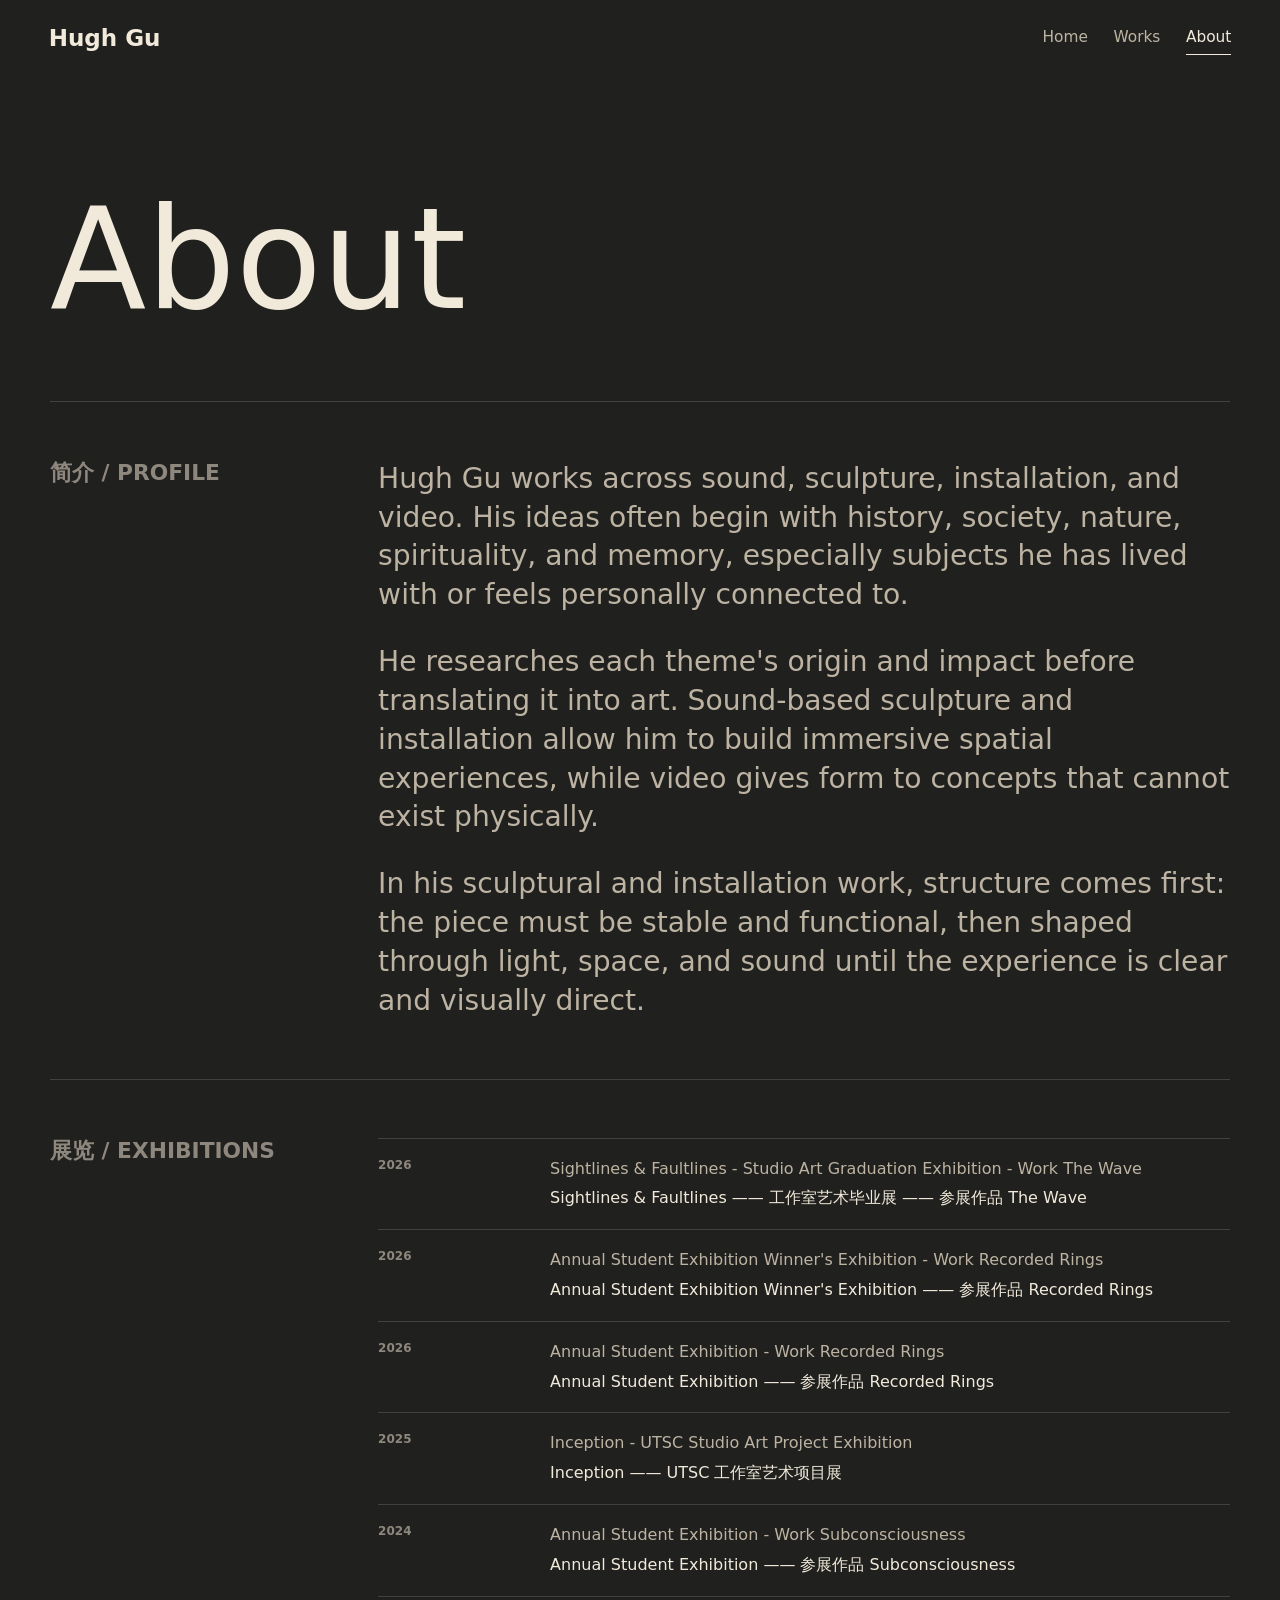
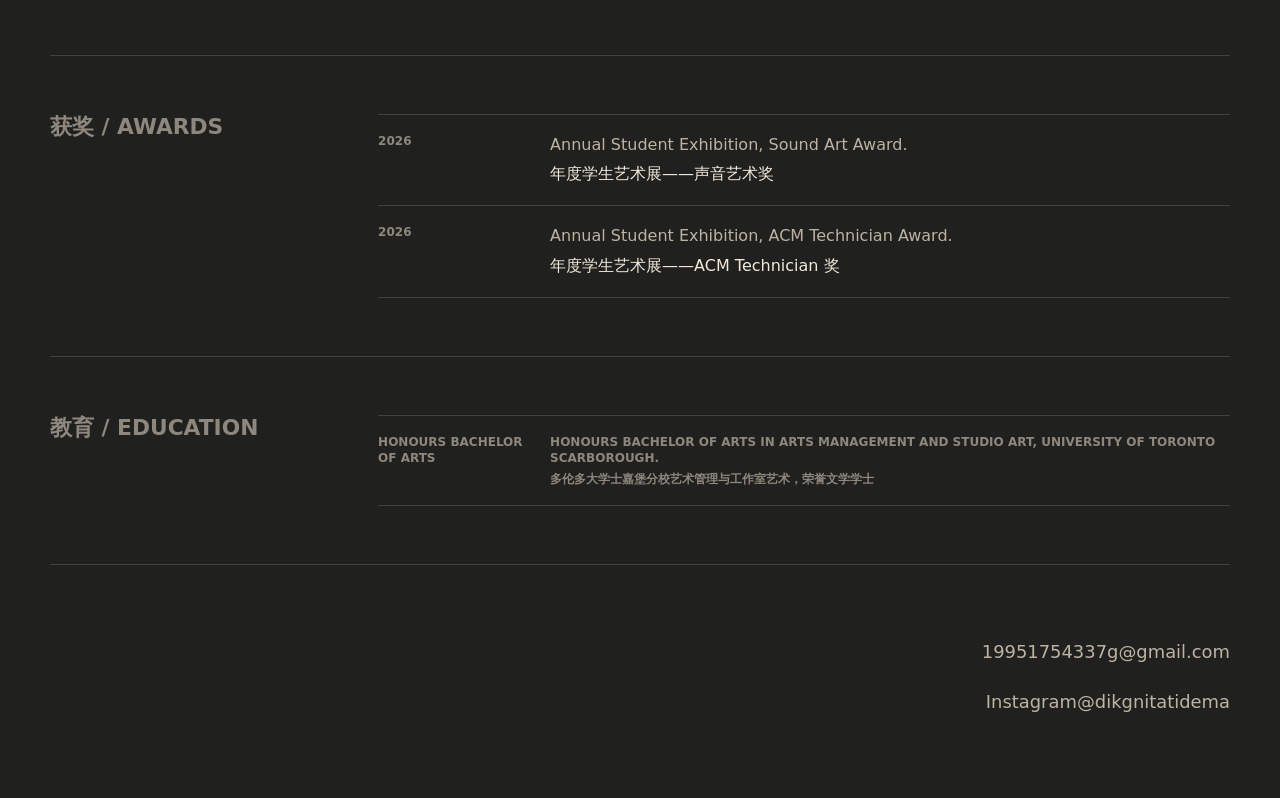
==== about.html @ edd3deea "Add files via upload" ====
<!doctype html>
<html lang="zh-CN">
  <head>
    <meta charset="UTF-8" />
    <meta name="viewport" content="width=device-width, initial-scale=1.0" />
    <title>Hugh Gu | About</title>
    <meta
      name="description"
      content="About Hugh Gu, including exhibitions, awards, education, and contact information."
    />
    <link rel="stylesheet" href="styles.css?v=2026050208" />
  </head>
  <body>
    <header class="site-header">
      <div class="brand">Hugh Gu</div>
      <nav class="site-nav" aria-label="Main navigation">
        <a class="nav-home" href="index.html">Home</a>
        <a class="nav-works" href="works.html">Works</a>
        <a class="nav-about is-active" href="about.html">About</a>
      </nav>
    </header>

    <main class="page-shell about-page">
      <header class="page-title">
        <h1>About</h1>
      </header>

      <section class="about-section profile-section" aria-label="Profile">
        <div class="section-label">简介 / Profile</div>
        <div class="about-copy profile-copy">
          <p>
            Hugh Gu works across sound, sculpture, installation, and video. His ideas often begin
            with history, society, nature, spirituality, and memory, especially subjects he has lived
            with or feels personally connected to.
          </p>
          <p>
            He researches each theme's origin and impact before translating it into art. Sound-based
            sculpture and installation allow him to build immersive spatial experiences, while video
            gives form to concepts that cannot exist physically.
          </p>
          <p>
            In his sculptural and installation work, structure comes first: the piece must be stable
            and functional, then shaped through light, space, and sound until the experience is clear
            and visually direct.
          </p>
        </div>
      </section>

      <section class="about-section" aria-label="Exhibitions">
        <div class="section-label">展览 / Exhibitions</div>
        <div class="about-copy">
          <ol class="timeline">
            <li>
              <time>2026</time>
              <p>
                <span class="en">Sightlines & Faultlines - Studio Art Graduation Exhibition - Work The Wave</span>
                <span class="zh">Sightlines & Faultlines —— 工作室艺术毕业展 —— 参展作品 The Wave</span>
              </p>
            </li>
            <li>
              <time>2026</time>
              <p>
                <span class="en">Annual Student Exhibition Winner's Exhibition - Work Recorded Rings</span>
                <span class="zh">Annual Student Exhibition Winner's Exhibition —— 参展作品 Recorded Rings</span>
              </p>
            </li>
            <li>
              <time>2026</time>
              <p>
                <span class="en">Annual Student Exhibition - Work Recorded Rings</span>
                <span class="zh">Annual Student Exhibition —— 参展作品 Recorded Rings</span>
              </p>
            </li>
            <li>
              <time>2025</time>
              <p>
                <span class="en">Inception - UTSC Studio Art Project Exhibition</span>
                <span class="zh">Inception —— UTSC 工作室艺术项目展</span>
              </p>
            </li>
            <li>
              <time>2024</time>
              <p>
                <span class="en">Annual Student Exhibition - Work Subconsciousness</span>
                <span class="zh">Annual Student Exhibition —— 参展作品 Subconsciousness</span>
              </p>
            </li>
          </ol>
        </div>
      </section>

      <section class="about-section" aria-label="Awards">
        <div class="section-label">获奖 / Awards</div>
        <div class="about-copy">
          <ol class="timeline">
            <li>
              <time>2026</time>
              <p>
                <span class="en">Annual Student Exhibition, Sound Art Award.</span>
                <span class="zh">年度学生艺术展——声音艺术奖</span>
              </p>
            </li>
            <li>
              <time>2026</time>
              <p>
                <span class="en">Annual Student Exhibition, ACM Technician Award.</span>
                <span class="zh">年度学生艺术展——ACM Technician 奖</span>
              </p>
            </li>
          </ol>
        </div>
      </section>

      <section class="about-section" aria-label="Education">
        <div class="section-label">教育 / Education</div>
        <div class="about-copy">
          <div class="info-list">
            <div>
              <span>Honours Bachelor of Arts</span>
              <p>
                <span class="en">Honours Bachelor of Arts in Arts Management and Studio Art, University of Toronto Scarborough.</span>
                <span class="zh">多伦多大学士嘉堡分校艺术管理与工作室艺术，荣誉文学学士</span>
              </p>
            </div>
          </div>
        </div>
      </section>

      <footer class="about-footer" aria-label="Contact">
        <a href="mailto:19951754337g@gmail.com">19951754337g@gmail.com</a>
        <a href="https://www.instagram.com/dikgnitatidema" target="_blank" rel="noreferrer">
          Instagram@dikgnitatidema
        </a>
      </footer>
    </main>
    <script src="script.js?v=2026050208"></script>
  </body>
</html>
---- styles.css ----
:root {
  --bg: #20201e;
  --ink: #f1eadb;
  --muted: #bdb3a3;
  --quiet: #8e877d;
  --line: rgba(241, 234, 219, 0.16);
  --panel: rgba(241, 234, 219, 0.04);
}

* {
  box-sizing: border-box;
  letter-spacing: 0;
}

html {
  scroll-behavior: smooth;
}

body {
  margin: 0;
  color: var(--ink);
  background: var(--bg);
  font-family:
    Inter, ui-sans-serif, system-ui, -apple-system, BlinkMacSystemFont, "Segoe UI", "Noto Sans",
    "Helvetica Neue", Arial, sans-serif;
  line-height: 1.55;
  overflow-x: hidden;
  opacity: 1;
  transform: translateY(0);
  transition:
    opacity 150ms ease,
    transform 150ms ease;
}

body.is-leaving {
  opacity: 0;
  transform: translateY(4px);
}

img,
video {
  display: block;
  max-width: 100%;
}

a,
button {
  color: inherit;
  font: inherit;
  -webkit-tap-highlight-color: transparent;
  transition:
    color 130ms ease,
    border-color 130ms ease,
    background 130ms ease,
    opacity 130ms ease,
    transform 130ms ease,
    filter 130ms ease;
}

a {
  display: inline-block;
  text-decoration: none;
}

a.is-clicking,
button.is-clicking {
  opacity: 0.72;
  transform: scale(0.97);
}

.site-header {
  position: fixed;
  inset: 0 0 auto;
  z-index: 20;
  display: flex;
  align-items: center;
  justify-content: space-between;
  gap: 12px;
  padding: 22px clamp(16px, 3.8vw, 56px) 0;
  color: var(--ink);
}

.site-nav {
  display: flex;
  align-items: center;
  justify-content: flex-end;
  gap: clamp(16px, 2vw, 26px);
  color: var(--muted);
  font-size: clamp(15px, 1.2vw, 18px);
}

.brand {
  flex: 0 0 auto;
  font-size: clamp(20px, 1.8vw, 26px);
  font-weight: 650;
  line-height: 1;
}

.site-nav a {
  padding: 4px 0;
  border-bottom: 1px solid transparent;
}

.site-nav a:hover,
.site-nav a:focus-visible,
.site-nav a.is-active {
  color: var(--ink);
  border-bottom-color: currentColor;
  outline: none;
}

.home-main {
  min-height: 100vh;
  display: grid;
  place-items: center;
  padding: 96px clamp(20px, 5vw, 72px) 52px;
}

.home-hero {
  width: min(980px, 100%);
  display: grid;
  justify-items: center;
  gap: clamp(34px, 6vh, 68px);
  text-align: center;
}

.home-image {
  width: min(760px, 82vw);
  max-height: 58vh;
  object-fit: contain;
  opacity: 0.94;
}

.home-work-button {
  position: relative;
  width: clamp(28px, 3.4vw, 42px);
  aspect-ratio: 1;
  border: 1px solid var(--muted);
  border-radius: 50%;
  transition:
    border-color 180ms ease,
    background 180ms ease,
    transform 180ms ease;
}

.home-work-button span {
  position: absolute;
  width: 1px;
  height: 1px;
  overflow: hidden;
  clip: rect(0 0 0 0);
  white-space: nowrap;
}

.home-work-button:hover,
.home-work-button:focus-visible {
  border-color: var(--ink);
  background: var(--ink);
  outline: none;
  transform: translateY(-2px);
}

.page-shell {
  width: min(1180px, calc(100% - 64px));
  margin: 0 auto;
  padding: 124px 0 84px;
}

.page-title {
  padding: 72px 0 78px;
  border-bottom: 1px solid var(--line);
}

.page-title h1 {
  margin: 0;
  font-size: clamp(58px, 11vw, 142px);
  font-weight: 430;
  line-height: 0.9;
}

.work-year,
dt,
.info-list span,
.timeline time {
  color: var(--quiet);
  font-size: 12px;
  font-weight: 720;
  line-height: 1.35;
  text-transform: uppercase;
}

.section-label {
  color: var(--quiet);
  font-size: clamp(17px, 1.7vw, 24px);
  font-weight: 720;
  line-height: 1.15;
  text-transform: uppercase;
}

.works-list {
  display: grid;
  gap: 0;
}

.work {
  display: grid;
  grid-template-columns: minmax(280px, 0.9fr) minmax(0, 1fr);
  gap: clamp(28px, 5vw, 68px);
  align-items: start;
  padding: 48px 0;
  border-bottom: 1px solid var(--line);
}

.media-button {
  width: 100%;
  border: 0;
  padding: 0;
  background: transparent;
  cursor: zoom-in;
}

.media-button img {
  width: 100%;
  aspect-ratio: 4 / 3;
  object-fit: cover;
  filter: grayscale(100%);
  opacity: 0.88;
  transition:
    filter 180ms ease,
    opacity 180ms ease;
}

.media-button:hover img,
.media-button:focus-visible img {
  filter: grayscale(0%);
  opacity: 1;
}

.media-button:focus-visible {
  outline: 1px solid var(--ink);
  outline-offset: 6px;
}

.work-copy {
  min-width: 0;
}

.work h2,
.poster h2,
.about-copy h2 {
  margin: 0;
  font-size: clamp(30px, 4vw, 52px);
  font-weight: 430;
  line-height: 1.08;
}

.work-year {
  margin: 0 0 12px;
}

.work-copy > p:not(.work-year) {
  max-width: 680px;
  margin: 20px 0 0;
  color: var(--muted);
  overflow-wrap: anywhere;
}

dl {
  display: grid;
  gap: 0;
  margin: 28px 0 0;
  border-top: 1px solid var(--line);
}

dl div {
  display: grid;
  grid-template-columns: 150px minmax(0, 1fr);
  gap: 18px;
  padding: 14px 0;
  border-bottom: 1px solid var(--line);
}

dd {
  margin: 0;
  color: var(--muted);
  overflow-wrap: anywhere;
}

.work-video {
  width: min(520px, 100%);
  margin-top: 28px;
  border: 1px solid var(--line);
  background: #000000;
}

.poster-grid {
  display: grid;
  grid-template-columns: repeat(2, minmax(0, 1fr));
  gap: 28px;
  padding: 48px 0 0;
}

.poster {
  min-width: 0;
}

.poster h2 {
  margin-top: 10px;
}

.about-section {
  display: grid;
  grid-template-columns: minmax(140px, 0.28fr) minmax(0, 1fr);
  gap: clamp(28px, 7vw, 96px);
  padding: 58px 0;
  border-bottom: 1px solid var(--line);
}

.section-label {
  position: sticky;
  top: 72px;
  align-self: start;
}

.about-copy {
  min-width: 0;
}

.profile-copy p {
  max-width: 900px;
  margin: 0;
  color: var(--muted);
  font-size: clamp(20px, 2.2vw, 30px);
  line-height: 1.38;
  overflow-wrap: anywhere;
}

.profile-copy p + p {
  margin-top: 28px;
}

.timeline,
.info-list {
  margin: 0;
  padding: 0;
  list-style: none;
  border-top: 1px solid var(--line);
}

.timeline li,
.info-list div {
  display: grid;
  grid-template-columns: 150px minmax(0, 1fr);
  gap: 22px;
  padding: 18px 0;
  border-bottom: 1px solid var(--line);
}

.timeline p,
.info-list p {
  margin: 0;
  color: var(--muted);
  overflow-wrap: anywhere;
}

.timeline strong,
.timeline em {
  color: var(--ink);
  font-style: normal;
  font-weight: 480;
}

.en,
.zh {
  display: block;
}

.zh {
  margin-top: 5px;
  color: var(--ink);
}

.about-footer {
  display: grid;
  gap: 26px;
  justify-items: end;
  padding: 76px 0 0;
}

.about-footer a {
  width: max-content;
  max-width: 100%;
  color: var(--muted);
  font-size: clamp(17px, 1.4vw, 22px);
  line-height: 1.25;
  overflow-wrap: anywhere;
  border-bottom: 1px solid transparent;
}

.about-footer a:hover,
.about-footer a:focus-visible {
  color: var(--ink);
  border-bottom-color: currentColor;
  outline: none;
}

.lightbox {
  width: min(1120px, calc(100% - 40px));
  padding: 0;
  border: 0;
  background: transparent;
}

.lightbox[open] {
  display: grid;
  place-items: center;
}

.lightbox::backdrop {
  background: rgba(0, 0, 0, 0.82);
}

.lightbox-image {
  width: auto;
  max-width: 100%;
  max-height: 86vh;
  object-fit: contain;
  background: transparent;
}

.lightbox-close {
  position: fixed;
  top: 18px;
  right: 22px;
  width: 44px;
  height: 44px;
  border: 1px solid rgba(255, 255, 255, 0.45);
  border-radius: 999px;
  color: #ffffff;
  background: rgba(0, 0, 0, 0.36);
  font-size: 28px;
  line-height: 1;
  cursor: pointer;
}

@media (max-width: 900px) {
  .site-header {
    position: static;
    padding: 20px 24px 0;
  }

  .home-main {
    padding-top: 42px;
  }

  .page-shell {
    width: min(720px, calc(100% - 40px));
    padding-top: 54px;
  }

  .page-title {
    padding-top: 30px;
  }

  .work,
  .about-section,
  .timeline li,
  .info-list div {
    grid-template-columns: 1fr;
    gap: 18px;
  }

  .section-label {
    position: static;
  }

  .work-video {
    width: 100%;
  }
}

@media (max-width: 620px) {
  .site-header {
    display: flex;
    align-items: flex-start;
    min-height: 0;
    padding-right: 18px;
    padding-left: 18px;
  }

  .brand {
    font-size: 16px;
  }

  .site-nav {
    gap: 14px;
    font-size: 13px;
  }

  .home-main {
    min-height: calc(100vh - 48px);
    padding-right: 22px;
    padding-left: 22px;
  }

  .home-image {
    width: 100%;
    max-height: 44vh;
  }

  .page-shell {
    width: min(326px, calc(100% - 64px));
    margin-right: 32px;
    margin-left: 32px;
  }

  .page-title h1 {
    font-size: 58px;
  }

  .work {
    padding: 36px 0;
  }

  .work h2,
  .poster h2,
  .about-copy h2 {
    font-size: 30px;
  }

  dl div {
    grid-template-columns: 1fr;
    gap: 5px;
  }

  .poster-grid {
    grid-template-columns: 1fr;
  }

  .profile-copy p {
    font-size: 20px;
  }

  .about-footer {
    justify-items: start;
    padding-top: 58px;
  }

  .about-footer a {
    width: 100%;
    font-size: 17px;
    overflow-wrap: anywhere;
    word-break: break-all;
  }
}
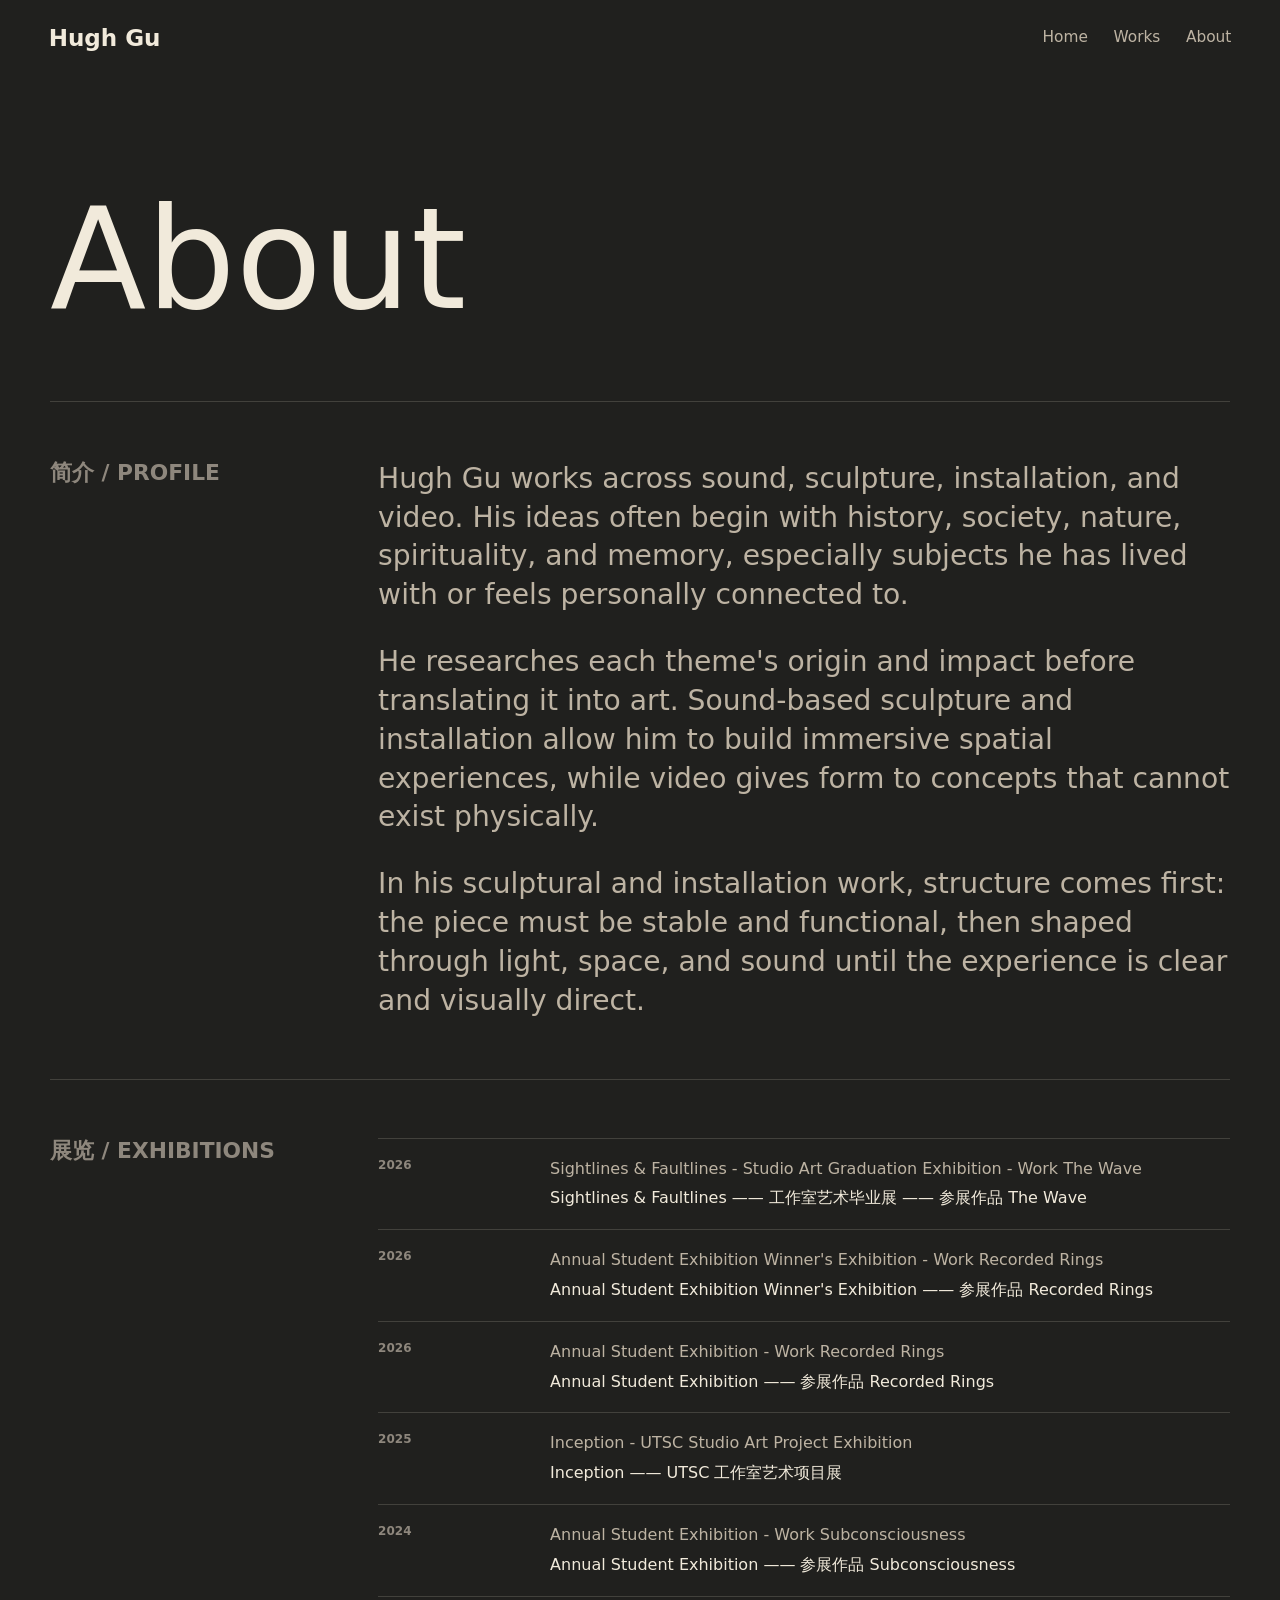
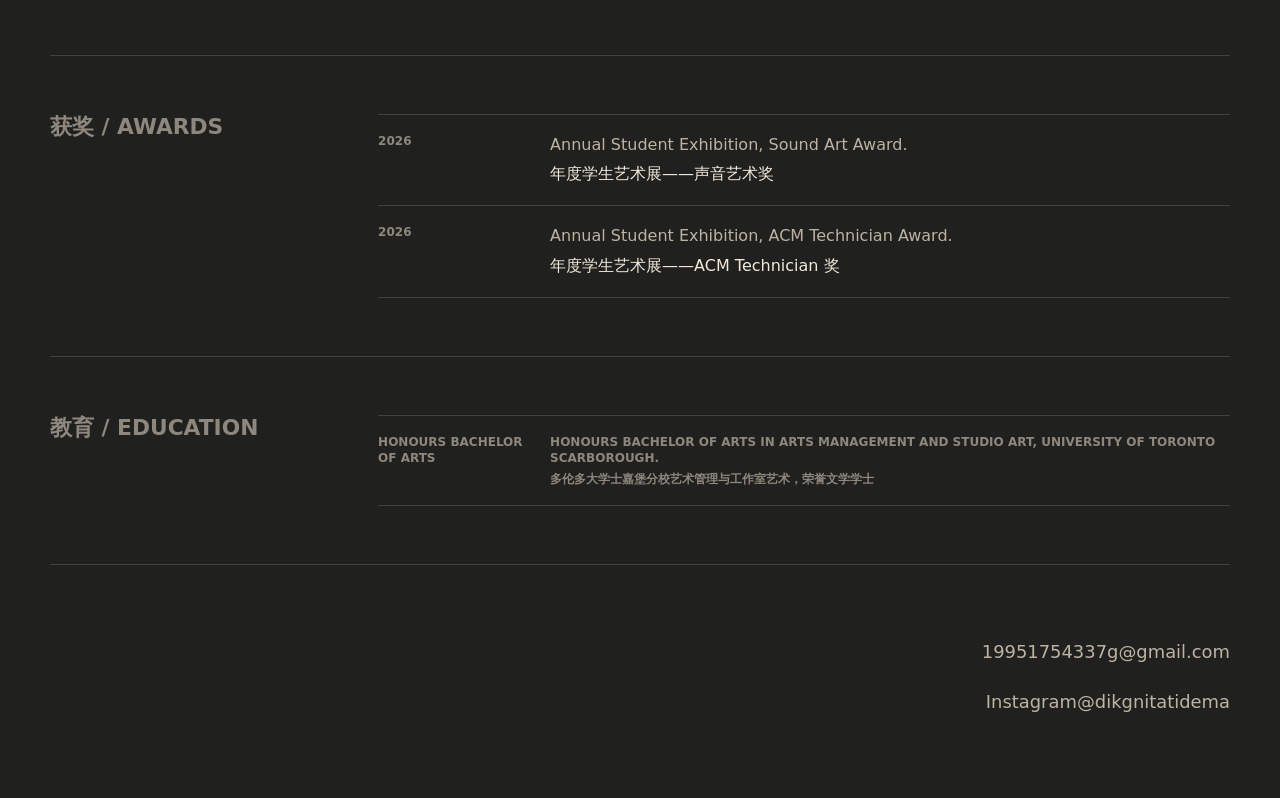
==== commit 0d8c7160: "Add files via upload" ====
--- a/about.html
+++ b/about.html
@@ -8,7 +8,7 @@
       name="description"
       content="About Hugh Gu, including exhibitions, awards, education, and contact information."
     />
-    <link rel="stylesheet" href="styles.css?v=2026050208" />
+    <link rel="stylesheet" href="styles.css?v=2026050209" />
   </head>
   <body>
     <header class="site-header">
@@ -16,7 +16,7 @@
       <nav class="site-nav" aria-label="Main navigation">
         <a class="nav-home" href="index.html">Home</a>
         <a class="nav-works" href="works.html">Works</a>
-        <a class="nav-about is-active" href="about.html">About</a>
+        <a class="nav-about" href="about.html">About</a>
       </nav>
     </header>
 
@@ -133,6 +133,6 @@
         </a>
       </footer>
     </main>
-    <script src="script.js?v=2026050208"></script>
+    <script src="script.js?v=2026050209"></script>
   </body>
 </html>
--- a/styles.css
+++ b/styles.css
@@ -13,7 +13,7 @@
 }
 
 html {
-  scroll-behavior: smooth;
+  scroll-behavior: auto;
 }
 
 body {
@@ -25,16 +25,6 @@
     "Helvetica Neue", Arial, sans-serif;
   line-height: 1.55;
   overflow-x: hidden;
-  opacity: 1;
-  transform: translateY(0);
-  transition:
-    opacity 150ms ease,
-    transform 150ms ease;
-}
-
-body.is-leaving {
-  opacity: 0;
-  transform: translateY(4px);
 }
 
 img,
@@ -48,24 +38,11 @@
   color: inherit;
   font: inherit;
   -webkit-tap-highlight-color: transparent;
-  transition:
-    color 130ms ease,
-    border-color 130ms ease,
-    background 130ms ease,
-    opacity 130ms ease,
-    transform 130ms ease,
-    filter 130ms ease;
 }
 
 a {
   display: inline-block;
   text-decoration: none;
-}
-
-a.is-clicking,
-button.is-clicking {
-  opacity: 0.72;
-  transform: scale(0.97);
 }
 
 .site-header {
@@ -102,8 +79,7 @@
 }
 
 .site-nav a:hover,
-.site-nav a:focus-visible,
-.site-nav a.is-active {
+.site-nav a:focus-visible {
   color: var(--ink);
   border-bottom-color: currentColor;
   outline: none;
@@ -137,10 +113,6 @@
   aspect-ratio: 1;
   border: 1px solid var(--muted);
   border-radius: 50%;
-  transition:
-    border-color 180ms ease,
-    background 180ms ease,
-    transform 180ms ease;
 }
 
 .home-work-button span {
@@ -157,7 +129,6 @@
   border-color: var(--ink);
   background: var(--ink);
   outline: none;
-  transform: translateY(-2px);
 }
 
 .page-shell {
@@ -225,9 +196,6 @@
   object-fit: cover;
   filter: grayscale(100%);
   opacity: 0.88;
-  transition:
-    filter 180ms ease,
-    opacity 180ms ease;
 }
 
 .media-button:hover img,
@@ -445,7 +413,6 @@
 
 @media (max-width: 900px) {
   .site-header {
-    position: static;
     padding: 20px 24px 0;
   }
 
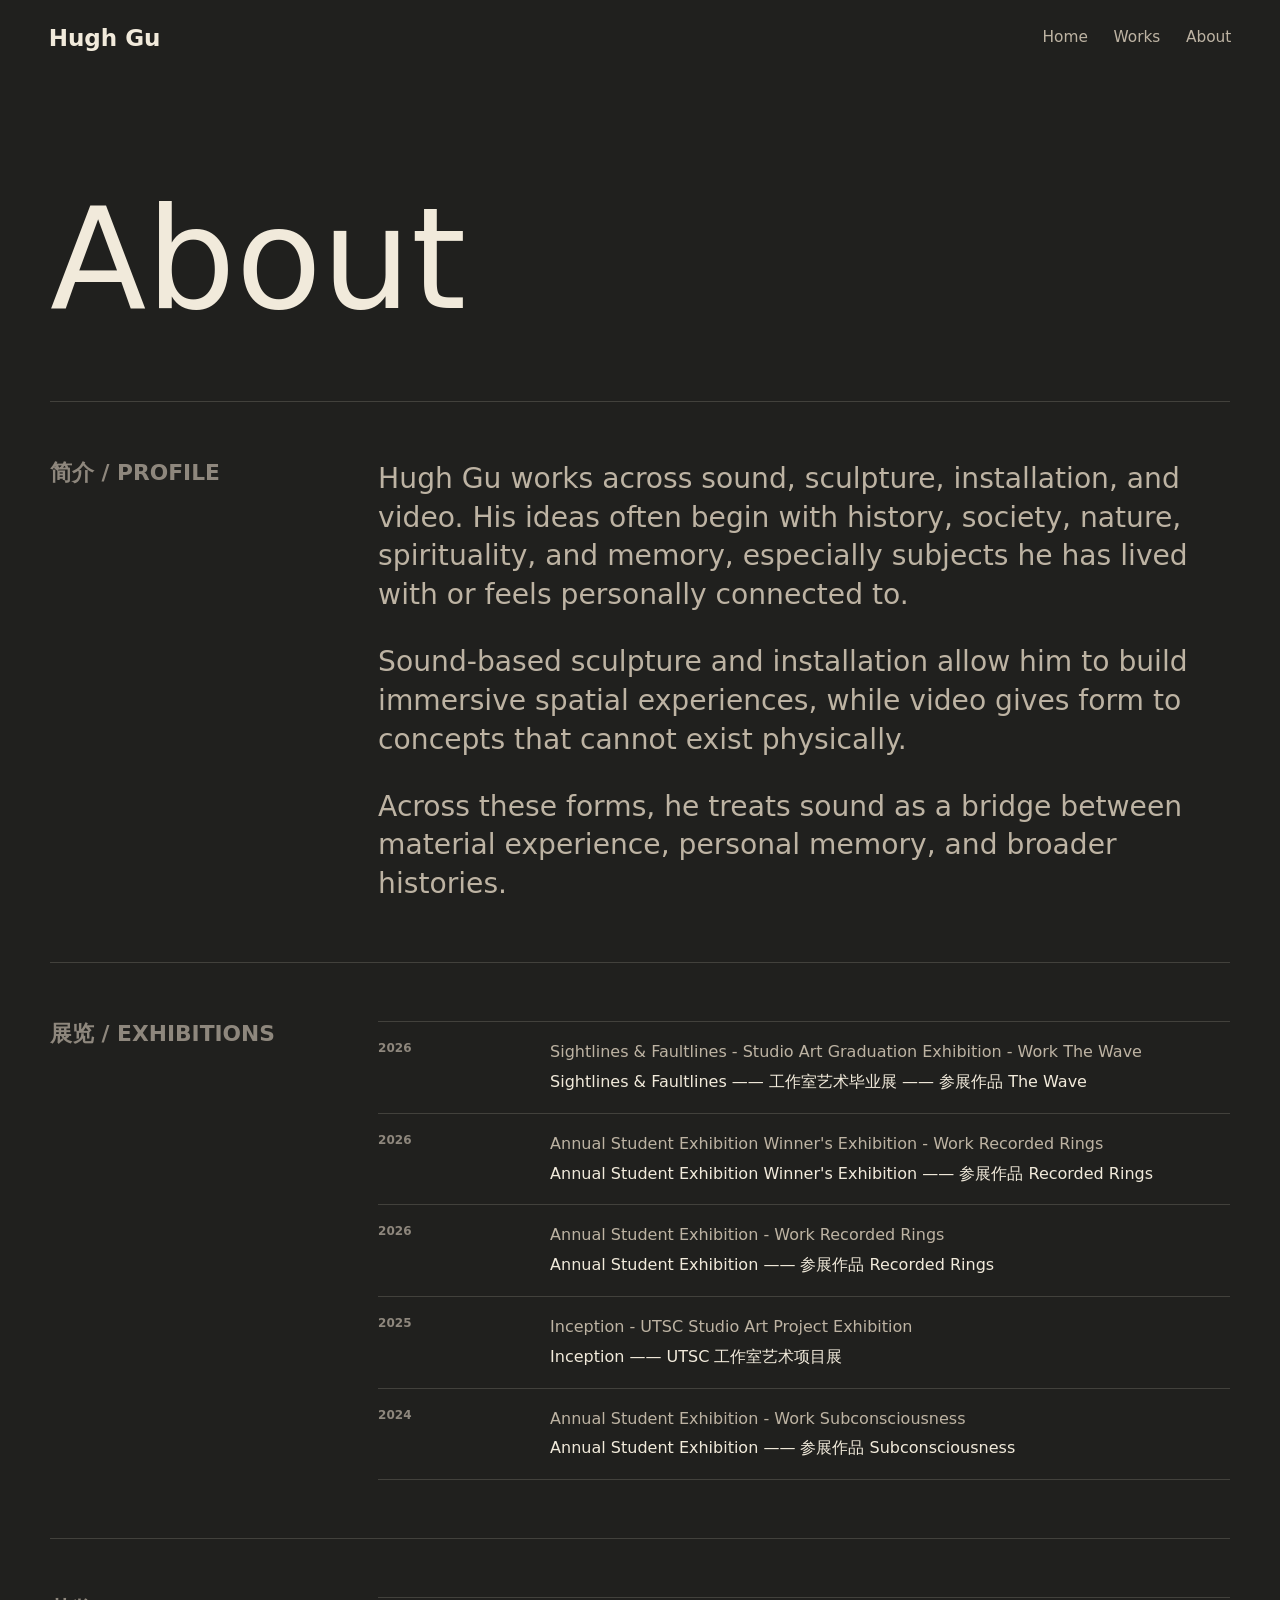
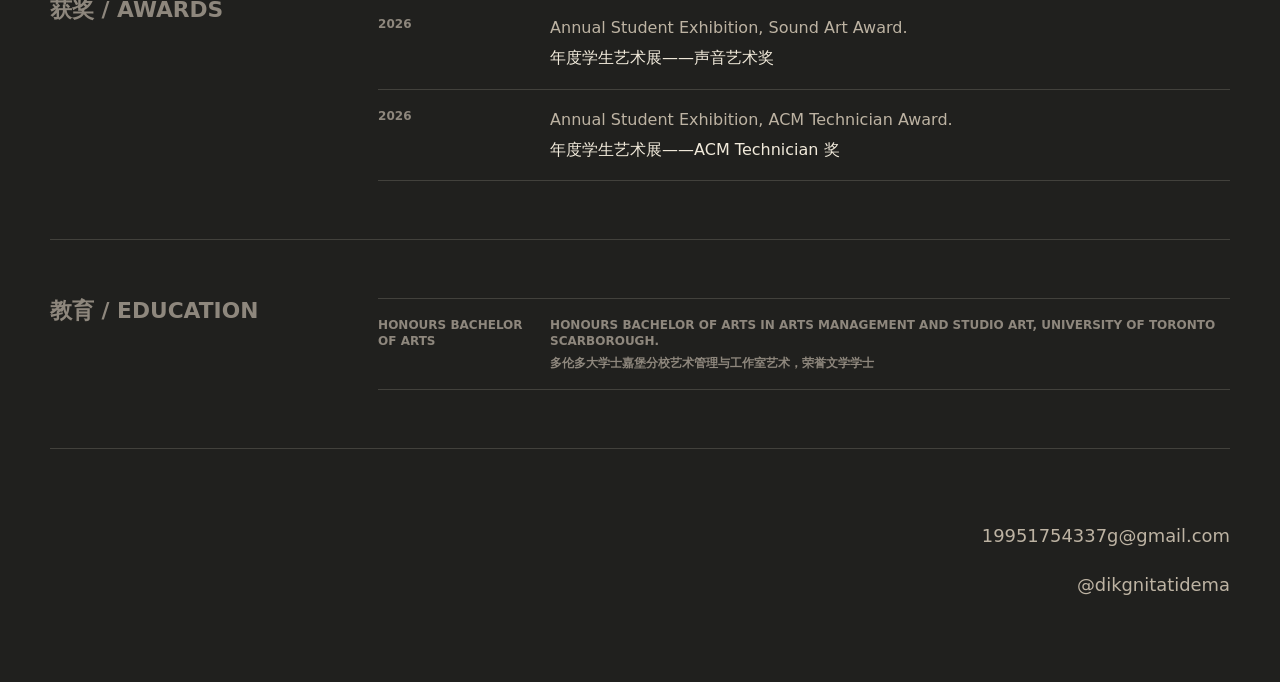
==== commit 0c5143ac: "Add files via upload" ====
--- a/about.html
+++ b/about.html
@@ -8,7 +8,7 @@
       name="description"
       content="About Hugh Gu, including exhibitions, awards, education, and contact information."
     />
-    <link rel="stylesheet" href="styles.css?v=2026050209" />
+    <link rel="stylesheet" href="styles.css?v=2026050212" />
   </head>
   <body>
     <header class="site-header">
@@ -34,14 +34,12 @@
             with or feels personally connected to.
           </p>
           <p>
-            He researches each theme's origin and impact before translating it into art. Sound-based
-            sculpture and installation allow him to build immersive spatial experiences, while video
-            gives form to concepts that cannot exist physically.
+            Sound-based sculpture and installation allow him to build immersive spatial experiences,
+            while video gives form to concepts that cannot exist physically.
           </p>
           <p>
-            In his sculptural and installation work, structure comes first: the piece must be stable
-            and functional, then shaped through light, space, and sound until the experience is clear
-            and visually direct.
+            Across these forms, he treats sound as a bridge between material experience, personal
+            memory, and broader histories.
           </p>
         </div>
       </section>
@@ -129,10 +127,10 @@
       <footer class="about-footer" aria-label="Contact">
         <a href="mailto:19951754337g@gmail.com">19951754337g@gmail.com</a>
         <a href="https://www.instagram.com/dikgnitatidema" target="_blank" rel="noreferrer">
-          Instagram@dikgnitatidema
+          @dikgnitatidema
         </a>
       </footer>
     </main>
-    <script src="script.js?v=2026050209"></script>
+    <script src="script.js?v=2026050212"></script>
   </body>
 </html>
--- a/styles.css
+++ b/styles.css
@@ -16,6 +16,15 @@
   scroll-behavior: auto;
 }
 
+@view-transition {
+  navigation: none;
+}
+
+::view-transition-old(root),
+::view-transition-new(root) {
+  animation: none;
+}
+
 body {
   margin: 0;
   color: var(--ink);
@@ -38,6 +47,13 @@
   color: inherit;
   font: inherit;
   -webkit-tap-highlight-color: transparent;
+  transition:
+    color 130ms ease,
+    border-color 130ms ease,
+    background 130ms ease,
+    opacity 130ms ease,
+    transform 130ms ease,
+    filter 130ms ease;
 }
 
 a {
@@ -196,6 +212,9 @@
   object-fit: cover;
   filter: grayscale(100%);
   opacity: 0.88;
+  transition:
+    filter 180ms ease,
+    opacity 180ms ease;
 }
 
 .media-button:hover img,
@@ -285,8 +304,6 @@
 }
 
 .section-label {
-  position: sticky;
-  top: 72px;
   align-self: start;
 }
 
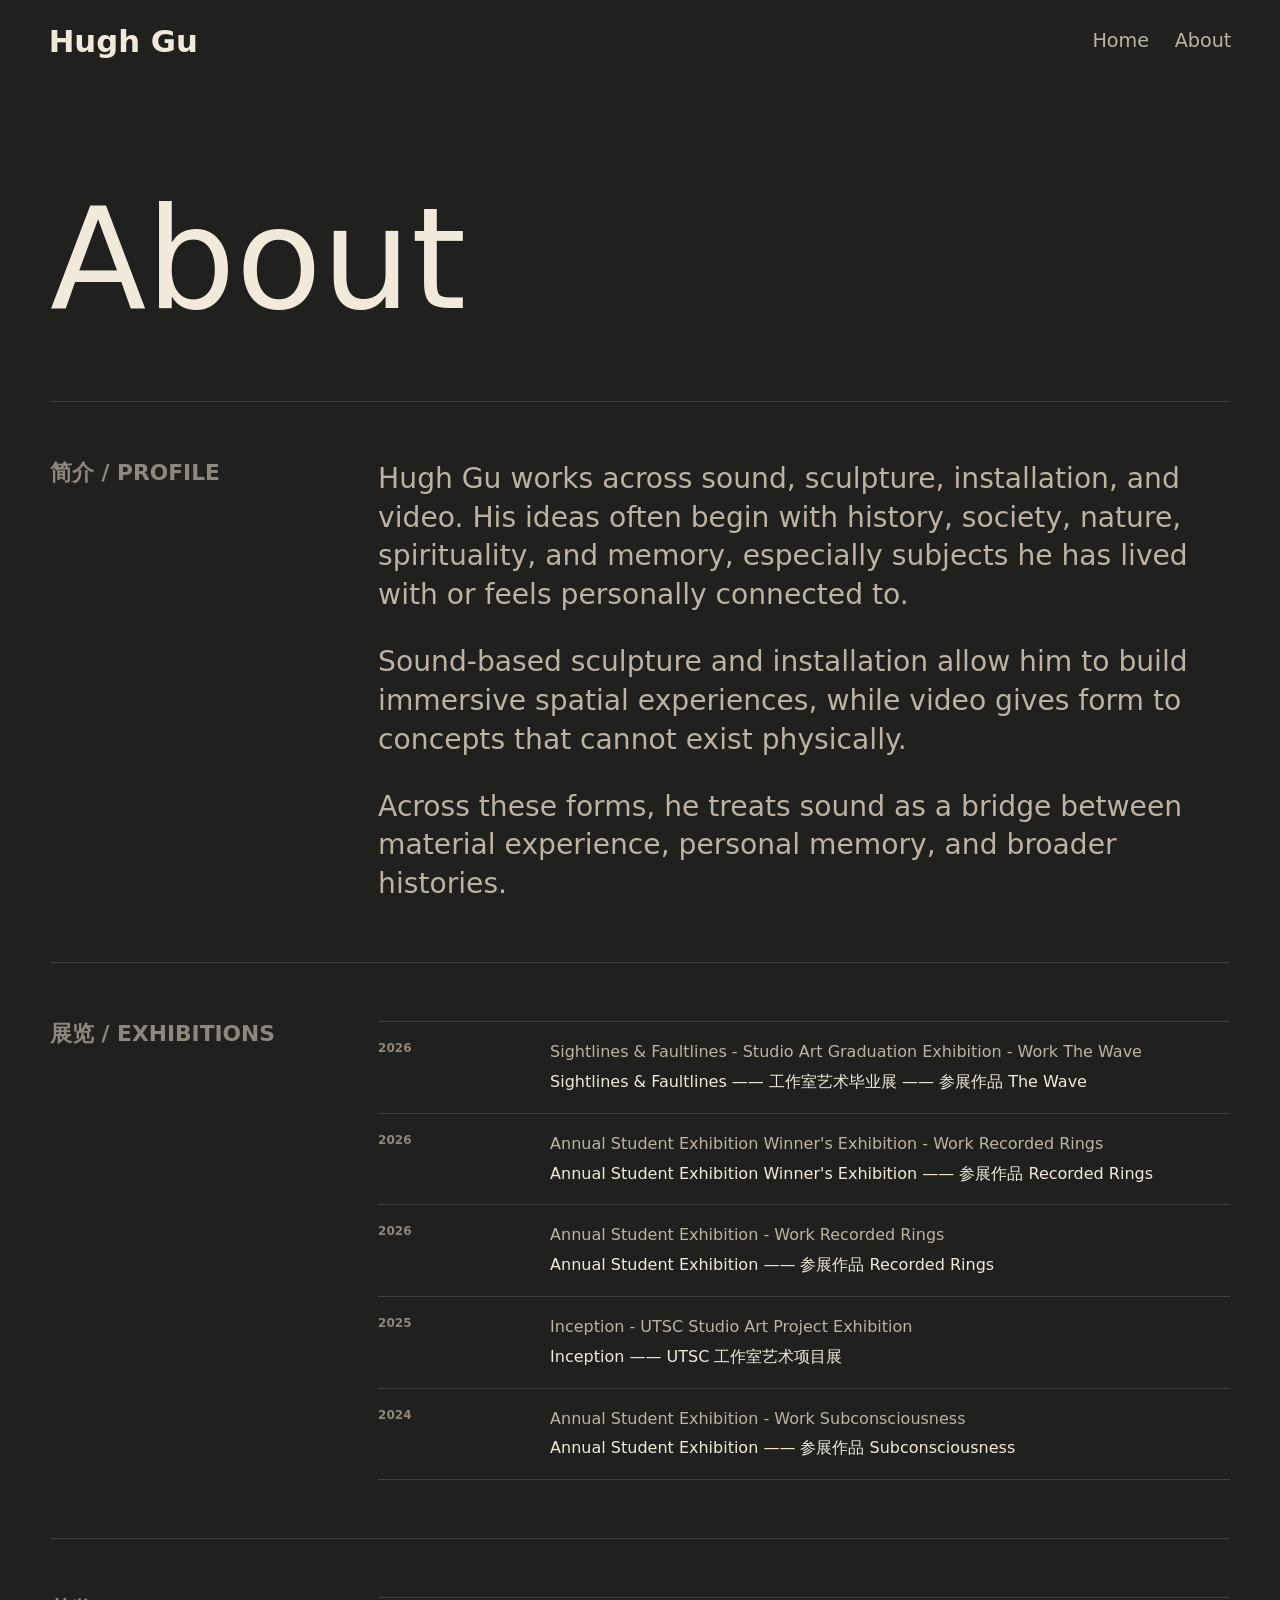
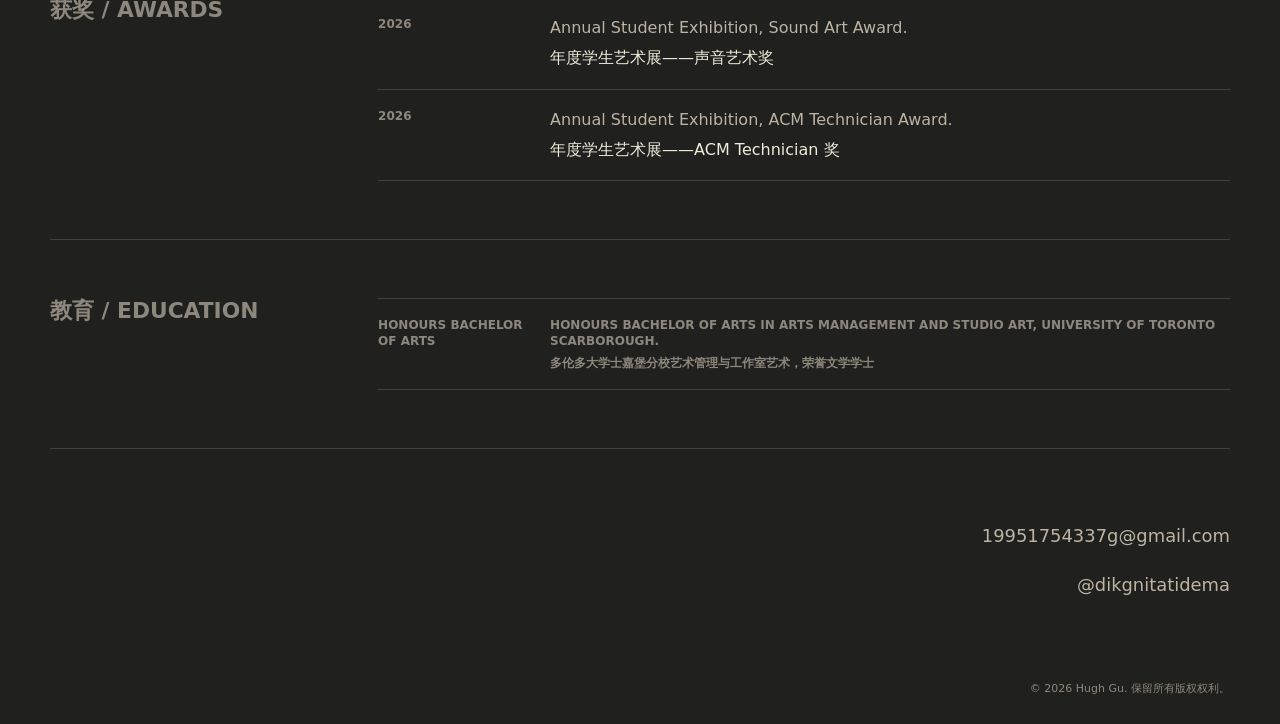
==== commit f7909dc8: "Add files via upload" ====
--- a/about.html
+++ b/about.html
@@ -8,14 +8,13 @@
       name="description"
       content="About Hugh Gu, including exhibitions, awards, education, and contact information."
     />
-    <link rel="stylesheet" href="styles.css?v=2026050212" />
+    <link rel="stylesheet" href="styles.css?v=2026050301" />
   </head>
   <body>
     <header class="site-header">
       <div class="brand">Hugh Gu</div>
       <nav class="site-nav" aria-label="Main navigation">
         <a class="nav-home" href="index.html">Home</a>
-        <a class="nav-works" href="works.html">Works</a>
         <a class="nav-about" href="about.html">About</a>
       </nav>
     </header>
@@ -131,6 +130,7 @@
         </a>
       </footer>
     </main>
-    <script src="script.js?v=2026050212"></script>
+    <footer class="site-footer">© 2026 Hugh Gu. 保留所有版权权利。</footer>
+    <script src="script.js?v=2026050301"></script>
   </body>
 </html>
--- a/styles.css
+++ b/styles.css
@@ -34,6 +34,27 @@
     "Helvetica Neue", Arial, sans-serif;
   line-height: 1.55;
   overflow-x: hidden;
+}
+
+main,
+.site-footer {
+  animation: content-enter 240ms ease both;
+  transition: opacity 180ms ease;
+}
+
+body.is-leaving main,
+body.is-leaving .site-footer {
+  opacity: 0;
+}
+
+@keyframes content-enter {
+  from {
+    opacity: 0;
+  }
+
+  to {
+    opacity: 1;
+  }
 }
 
 img,
@@ -79,12 +100,12 @@
   justify-content: flex-end;
   gap: clamp(16px, 2vw, 26px);
   color: var(--muted);
-  font-size: clamp(15px, 1.2vw, 18px);
+  font-size: clamp(18px, 1.5vw, 23px);
 }
 
 .brand {
   flex: 0 0 auto;
-  font-size: clamp(20px, 1.8vw, 26px);
+  font-size: clamp(24px, 2.4vw, 34px);
   font-weight: 650;
   line-height: 1;
 }
@@ -387,6 +408,16 @@
   color: var(--ink);
   border-bottom-color: currentColor;
   outline: none;
+}
+
+.site-footer {
+  width: min(1180px, calc(100% - 64px));
+  margin: 0 auto;
+  padding: 0 0 28px;
+  color: var(--quiet);
+  font-size: 11px;
+  line-height: 1.35;
+  text-align: right;
 }
 
 .lightbox {
@@ -473,12 +504,12 @@
   }
 
   .brand {
-    font-size: 16px;
+    font-size: 19px;
   }
 
   .site-nav {
     gap: 14px;
-    font-size: 13px;
+    font-size: 15px;
   }
 
   .home-main {
@@ -536,4 +567,10 @@
     overflow-wrap: anywhere;
     word-break: break-all;
   }
-}
+
+  .site-footer {
+    width: min(326px, calc(100% - 64px));
+    padding-bottom: 22px;
+    text-align: left;
+  }
+}
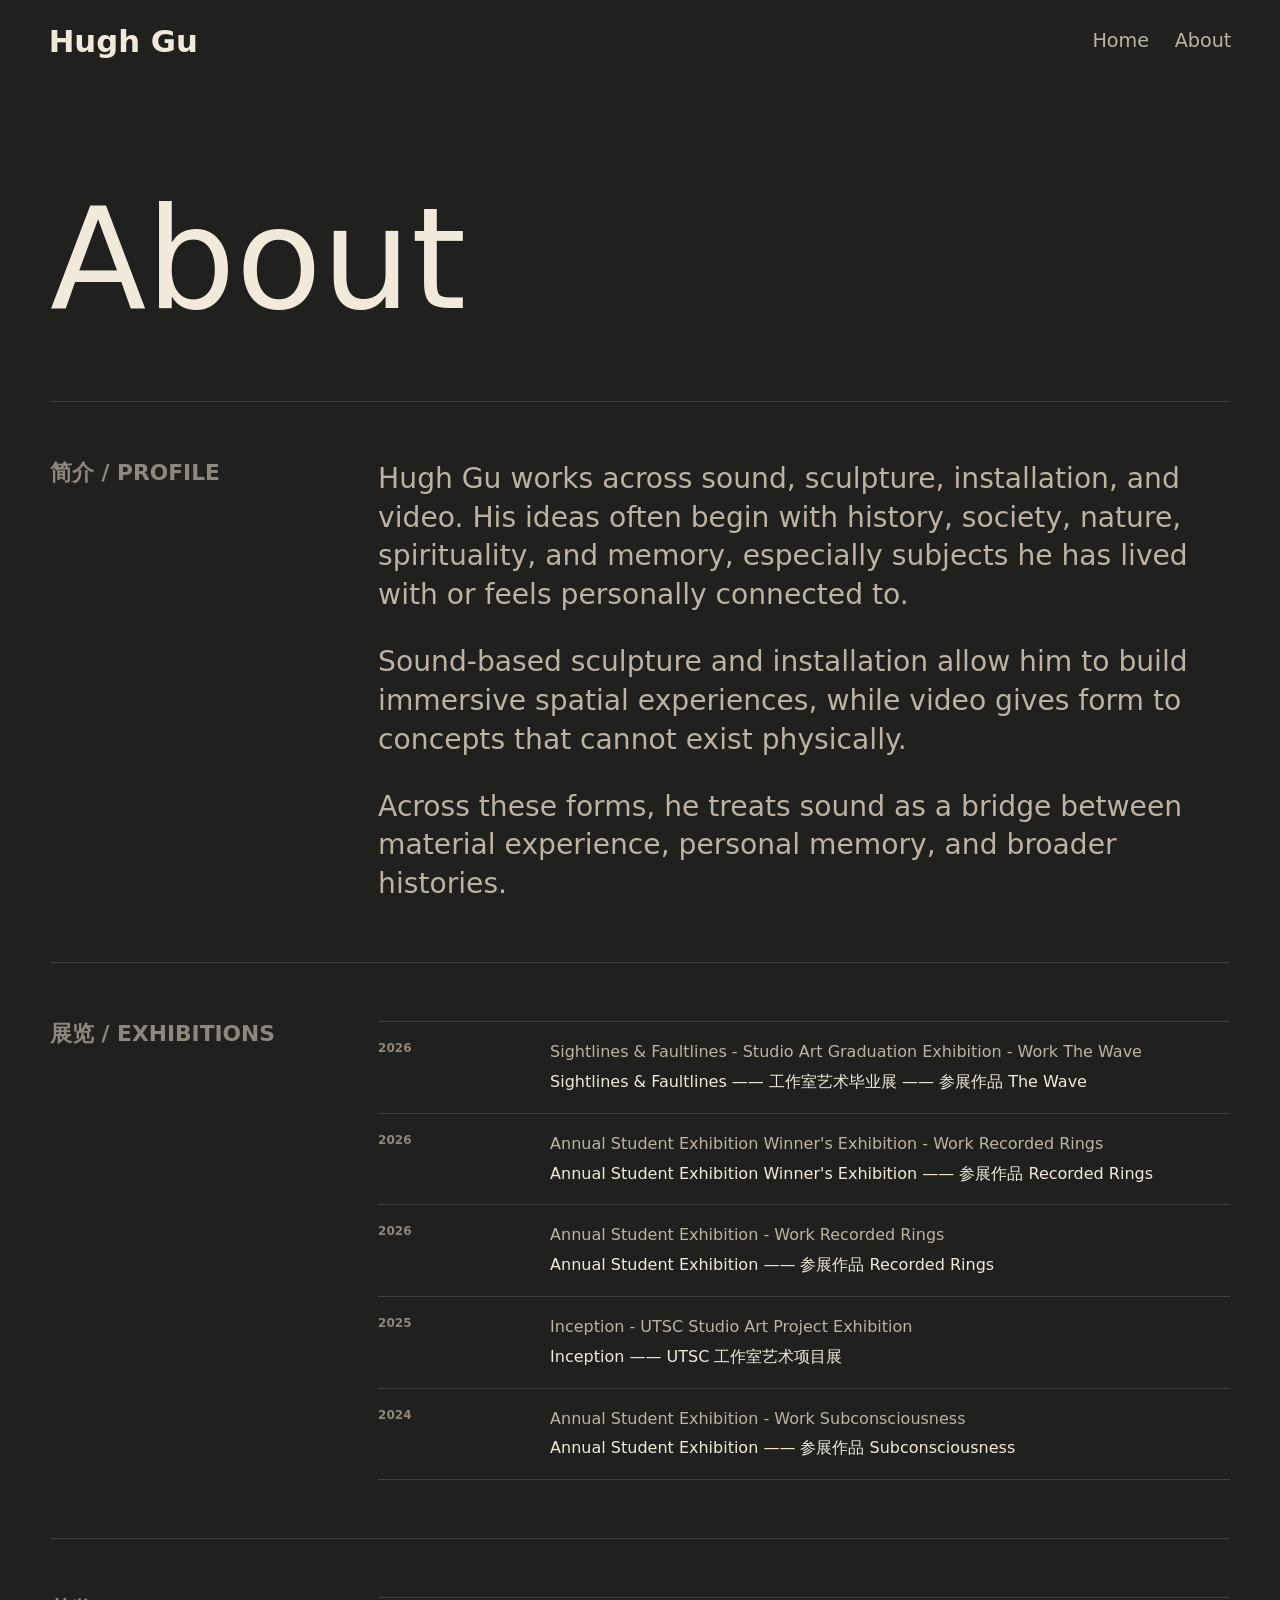
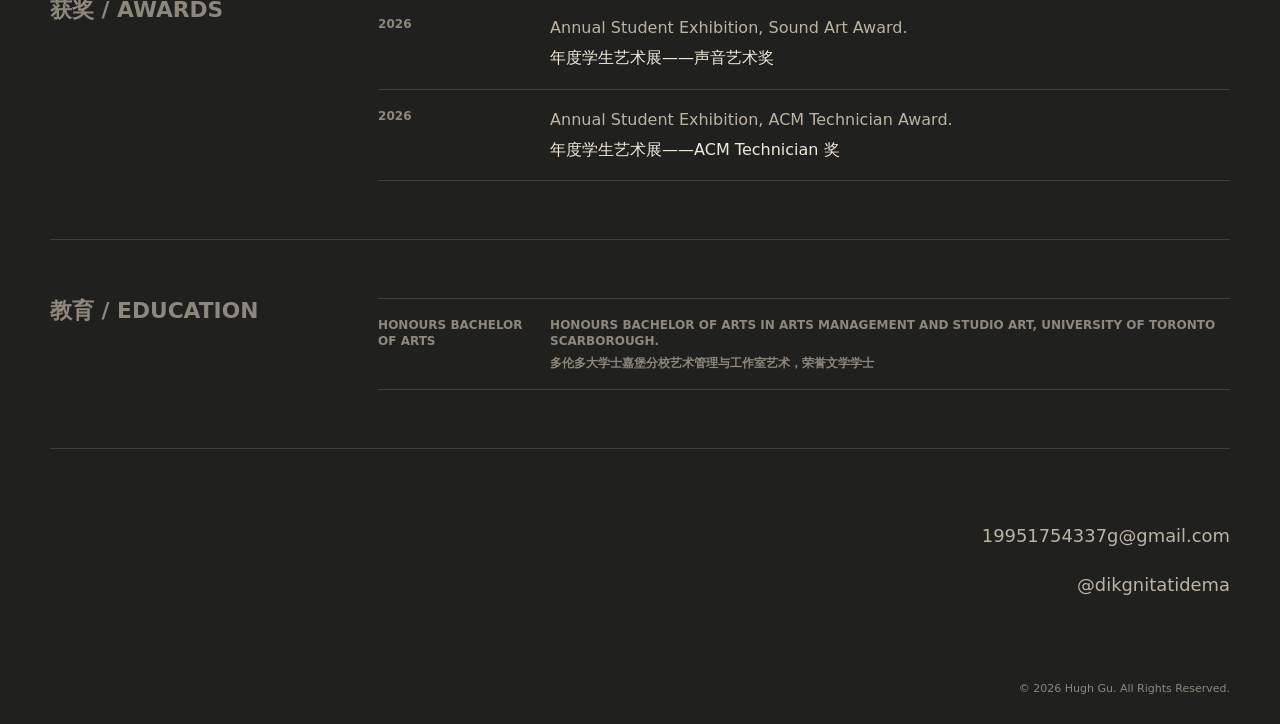
==== commit f6fcd324: "Add files via upload" ====
--- a/about.html
+++ b/about.html
@@ -8,7 +8,7 @@
       name="description"
       content="About Hugh Gu, including exhibitions, awards, education, and contact information."
     />
-    <link rel="stylesheet" href="styles.css?v=2026050301" />
+    <link rel="stylesheet" href="styles.css?v=2026050401" />
   </head>
   <body>
     <header class="site-header">
@@ -130,7 +130,7 @@
         </a>
       </footer>
     </main>
-    <footer class="site-footer">© 2026 Hugh Gu. 保留所有版权权利。</footer>
-    <script src="script.js?v=2026050301"></script>
+    <footer class="site-footer">© 2026 Hugh Gu. All Rights Reserved.</footer>
+    <script src="script.js?v=2026050401"></script>
   </body>
 </html>
